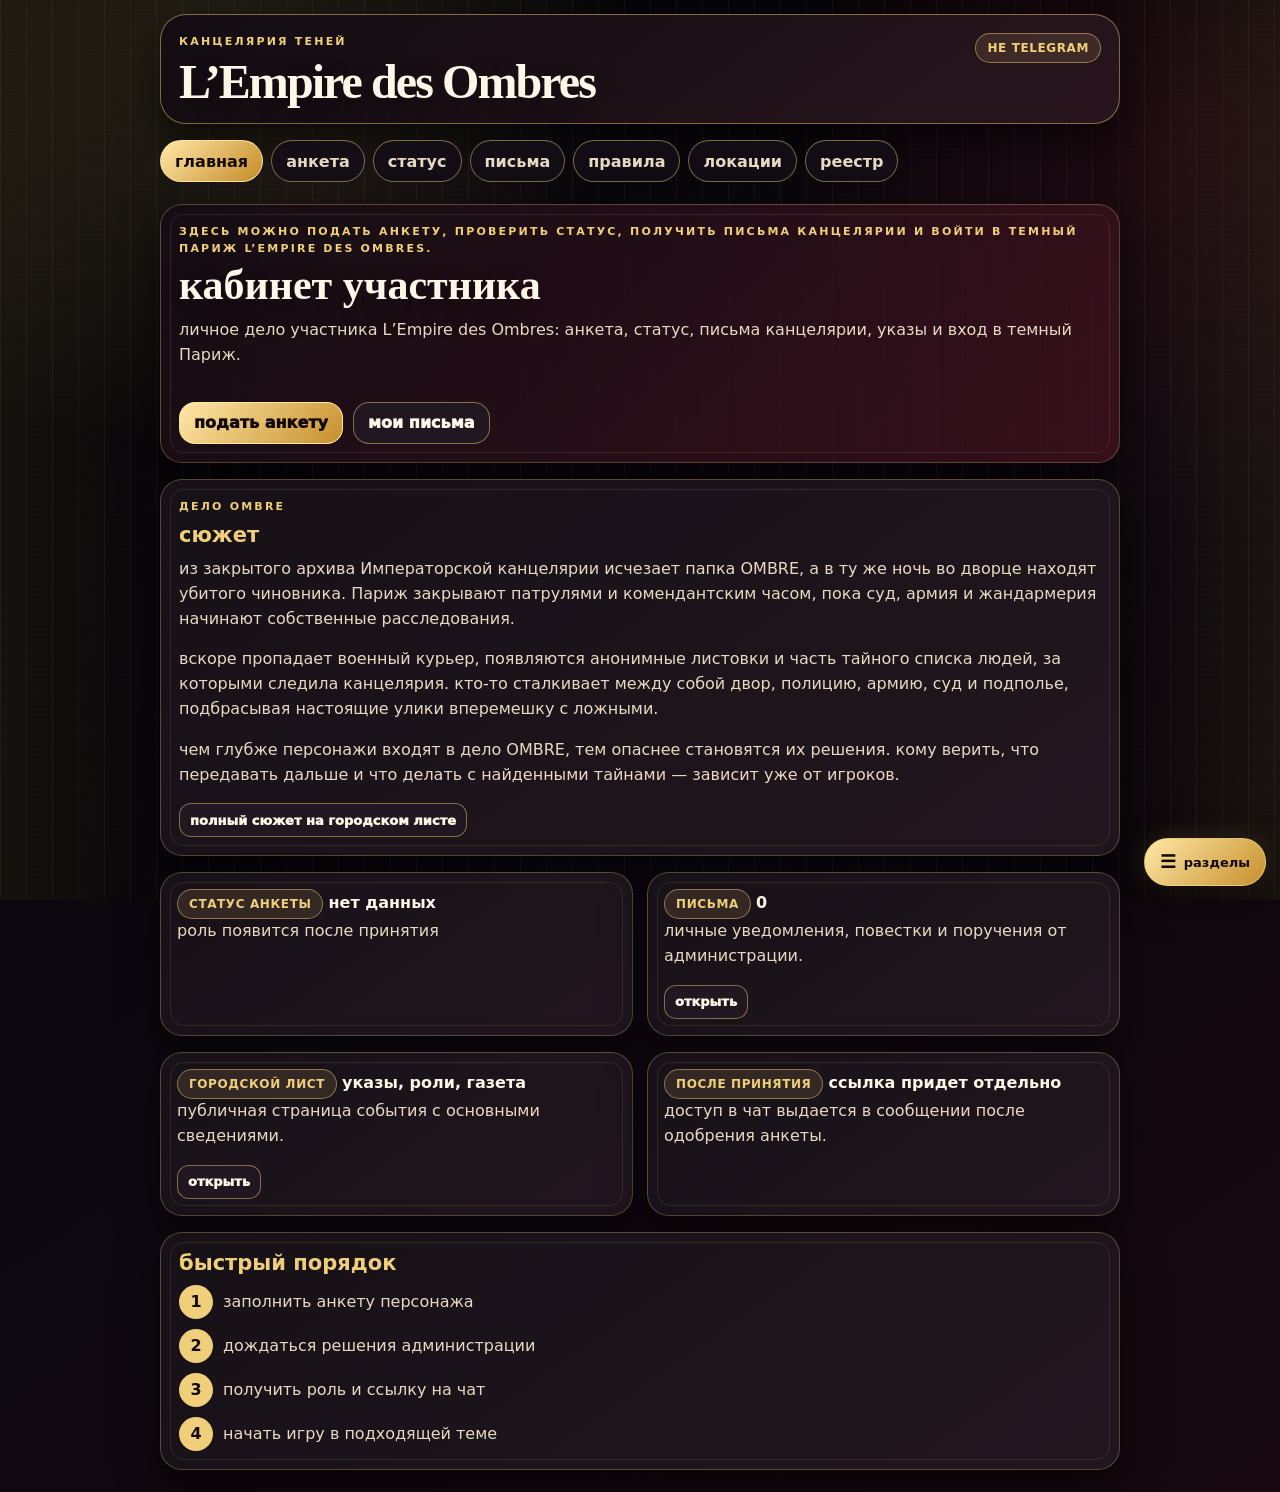
==== miniapp/index.html @ 818a6a37 "Bust cache for final power admin fixes" ====
<!doctype html>
<html lang="ru">
<head>
  <meta charset="utf-8">
  <meta name="viewport" content="width=device-width, initial-scale=1, viewport-fit=cover">
  <title>L’Empire des Ombres · кабинет</title>
  <meta name="theme-color" content="#08060a">
  <meta name="description" content="Личный кабинет участника L’Empire des Ombres — Париж, 1808 год.">
  <script src="https://telegram.org/js/telegram-web-app.js"></script>
  <link rel="stylesheet" href="./styles.css?v=20261003-power-admin-2">
</head>
<body>
  <div class="app-shell">
    <header class="topbar">
      <div>
        <p class="eyebrow">канцелярия теней</p>
        <h1>L’Empire des Ombres</h1>
      </div>
      <span id="connection-pill" class="pill muted">загрузка</span>
    </header>

    <nav class="tabbar" aria-label="разделы Mini App">
      <button class="tab active" data-tab="home">главная</button>
      <button class="tab" data-tab="application">анкета</button>
      <button class="tab" data-tab="status">статус</button>
      <button class="tab" data-tab="letters">письма</button>
      <button class="tab" data-tab="guide">правила</button>
      <button class="tab" data-tab="locations">локации</button>
      <button class="tab" data-tab="registry">реестр</button>
      <button id="admin-tab-button" class="tab hidden" data-tab="admin">админка</button>
    </nav>

    <main class="content">
      <section id="tab-home" class="screen active">
        <article class="hero card">
          <div>
            <p class="eyebrow">Париж, 1808 · империя теней</p>
            <h2>кабинет участника</h2>
            <p>личное дело участника L’Empire des Ombres: анкета, статус, письма канцелярии, указы и вход в темный Париж.</p>
          </div>
          <div class="hero-actions">
            <button type="button" class="primary" data-open-tab="application">подать анкету</button>
            <button type="button" class="ghost" data-open-tab="letters">мои письма</button>
          </div>
        </article>

        <article class="card">
          <p class="eyebrow">дело OMBRE</p>
          <h3>сюжет</h3>
          <p>из закрытого архива Императорской канцелярии исчезает папка OMBRE, а в ту же ночь во дворце находят убитого чиновника. Париж закрывают патрулями и комендантским часом, пока суд, армия и жандармерия начинают собственные расследования.</p>
          <p>вскоре пропадает военный курьер, появляются анонимные листовки и часть тайного списка людей, за которыми следила канцелярия. кто-то сталкивает между собой двор, полицию, армию, суд и подполье, подбрасывая настоящие улики вперемешку с ложными.</p>
          <p>чем глубже персонажи входят в дело OMBRE, тем опаснее становятся их решения. кому верить, что передавать дальше и что делать с найденными тайнами — зависит уже от игроков.</p>
          <button type="button" class="small" data-open-link="citySheet">полный сюжет на городском листе</button>
        </article>

        <section class="grid two">
          <article class="card compact">
            <span class="label">статус анкеты</span>
            <strong id="home-status">нет данных</strong>
            <p id="home-role">роль появится после принятия</p>
          </article>
          <article class="card compact">
            <span class="label">письма</span>
            <strong id="home-letters-count">0</strong>
            <p>личные уведомления, повестки и поручения от администрации.</p>
            <button type="button" class="small" data-open-tab="letters">открыть</button>
          </article>
        </section>

        <section class="grid two">
          <article class="card compact">
            <span class="label">городской лист</span>
            <strong>указы, роли, газета</strong>
            <p>публичная страница события с основными сведениями.</p>
            <button type="button" class="small" data-open-link="citySheet">открыть</button>
          </article>
          <article class="card compact">
            <span class="label">после принятия</span>
            <strong>ссылка придет отдельно</strong>
            <p>доступ в чат выдается в сообщении после одобрения анкеты.</p>
          </article>
        </section>

        <section class="card">
          <h3>быстрый порядок</h3>
          <div class="steps">
            <div><b>1</b><span>заполнить анкету персонажа</span></div>
            <div><b>2</b><span>дождаться решения администрации</span></div>
            <div><b>3</b><span>получить роль и ссылку на чат</span></div>
            <div><b>4</b><span>начать игру в подходящей теме</span></div>
          </div>
        </section>
      </section>

      <section id="tab-application" class="screen">
        <form id="application-form" class="card form">
          <div class="section-head">
            <div>
              <p class="eyebrow">городская канцелярия</p>
              <h2>анкета персонажа</h2>
            </div>
            <span id="form-status" class="pill muted">не отправлена</span>
          </div>

          <div class="grid two">
            <label>
              <span>имя персонажа</span>
              <input name="character_first_name" required maxlength="64" placeholder="например, Алекс">
            </label>
            <label>
              <span>фамилия персонажа</span>
              <input name="character_last_name" required maxlength="64" placeholder="например, Биджи">
            </label>
          </div>

          <div class="grid two">
            <label>
              <span>возраст</span>
              <input name="character_age" required type="number" min="10" max="90" placeholder="19">
            </label>
            <label>
              <span>пол</span>
              <input name="character_gender" required maxlength="64" placeholder="женщина / мужчина / другое">
            </label>
          </div>

          <label>
            <span>ориентация</span>
            <input name="character_orientation" required maxlength="64" placeholder="гетеро / би / пан / другое">
          </label>

          <label>
            <span>желаемая роль</span>
            <input name="role_preference" required maxlength="120" placeholder="например, посыльная при больнице">
          </label>

          <label>
            <span>раздел</span>
            <select name="affiliation" required>
              <option value="город">город</option>
              <option value="двор">двор</option>
              <option value="суд">суд</option>
              <option value="полиция">полиция</option>
              <option value="армия">армия</option>
              <option value="пресса">пресса</option>
              <option value="медицина">медицина</option>
              <option value="церковь">церковь</option>
              <option value="подполье">подполье</option>
              <option value="рынок">рынок</option>
            </select>
          </label>

          <label>
            <span>описание персонажа</span>
            <textarea name="character_description" required maxlength="2500" rows="7" placeholder="кто персонаж, чем живет, как оказался в Париже 1808 года"></textarea>
          </label>

          <label>
            <span>характер</span>
            <textarea name="character_personality" required maxlength="1200" rows="5" placeholder="какой персонаж в общении, привычки, слабости"></textarea>
          </label>

          <label>
            <span>опыт ролевой</span>
            <textarea name="roleplay_experience" required maxlength="1200" rows="4" placeholder="как давно играете, удобно ли писать большие посты"></textarea>
          </label>

          <label>
            <span>комментарий <small>необязательно</small></span>
            <textarea name="applicant_comment" maxlength="1200" rows="3" placeholder="что нужно знать администрации"></textarea>
          </label>

          <button id="submit-button" class="primary wide" type="submit">отправить анкету</button>
          <div id="form-message" class="message" aria-live="polite"></div>
        </form>
      </section>

      <section id="tab-status" class="screen">
        <article id="status-card" class="card status-card">
          <p class="eyebrow">личное дело</p>
          <h2>статус анкеты</h2>
          <div id="status-text" class="status-title">нет анкеты</div>
          <div id="status-details" class="details-list"></div>
          <div id="status-comment" class="note"></div>
        </article>
      </section>

      <section id="tab-letters" class="screen">
        <article class="card">
          <div class="section-head">
            <div>
              <p class="eyebrow">личная почта</p>
              <h2>мои письма</h2>
            </div>
            <button id="refresh-letters" type="button" class="small">обновить</button>
          </div>
          <div id="letters-message" class="message">загрузка...</div>
          <div id="letters-list" class="letter-list empty">пока писем нет</div>
        </article>
      </section>

      <section id="tab-guide" class="screen">
        <article class="card">
          <p class="eyebrow">основные правила</p>
          <h2>как играть</h2>
          <div class="info-list">
            <div><b>без метагейма</b><span>персонаж знает только то, что видел, слышал или получил через сюжет.</span></div>
            <div><b>без godmode</b><span>нельзя решать исход действий за чужого персонажа без согласования.</span></div>
            <div><b>локации через темы</b><span>уход из одной темы сначала отыгрывается там, потом вход в другую.</span></div>
            <div><b>серьезные действия</b><span>аресты, убийства, крупные улики и политические последствия согласуются с администрацией.</span></div>
            <div><b>стиль эпохи</b><span>никаких современных ролей, знаний будущего и современной речи в документах.</span></div>
          </div>
        </article>

        <article class="card">
          <h3>полезные ссылки</h3>
          <div class="link-grid single">
            <button type="button" class="ghost" data-open-link="citySheet">городской лист</button>
          </div>
        </article>
      </section>

      <section id="tab-locations" class="screen">
        <article class="card">
          <p class="eyebrow">темы чата</p>
          <h2>локации Парижа</h2>
          <div class="location-grid">
            <span>👑 дворец</span>
            <span>⚖️ суд и канцелярия</span>
            <span>🚔 полиция парижа</span>
            <span>⛓ тюрьма</span>
            <span>📰 газета и слухи</span>
            <span>🛒 рынок</span>
            <span>☕ кафе и салон</span>
            <span>🏥 больница и лекарская</span>
            <span>🎭 театр и искусство</span>
            <span>⚔️ армия и гарнизон</span>
            <span>🌑 подполье и катакомбы</span>
            <span>🏘 улицы парижа</span>
            <span>🎲 события и интерактивы</span>
            <span>💬 вне роли</span>
          </div>
        </article>
      </section>

      <section id="tab-registry" class="screen">
        <article class="card">
          <p class="eyebrow">городской реестр</p>
          <h2>роли и указы</h2>
          <p>актуальный список принятых ролей, указы, газета, слухи и дела находятся на городском листе. Mini App хранит личную анкету, а публичный реестр ведется на сайте события.</p>
          <button type="button" class="primary wide" data-open-link="citySheet">открыть городской лист</button>
        </article>

        <article class="card">
          <h3>разделы ролей</h3>
          <div class="chips">
            <span>двор</span><span>город</span><span>суд</span><span>полиция</span><span>армия</span><span>пресса</span><span>медицина</span><span>церковь</span><span>подполье</span><span>рынок</span>
          </div>
        </article>
      </section>

      <section id="tab-admin" class="screen">
        <article class="card" data-admin-pane="overview">
          <div class="section-head">
            <div>
              <p class="eyebrow">доступ владельца</p>
              <h2>админка</h2>
            </div>
            <button id="refresh-admin" type="button" class="small">обновить</button>
          </div>
          <div id="admin-message" class="message"></div>
          <div class="admin-stats">
            <div><span>на рассмотрении</span><b id="admin-pending-count">—</b></div>
            <div><span>принятые</span><b id="admin-accepted-count">—</b></div>
            <div><span>письма</span><b id="admin-letters-count">—</b></div>
          </div>
        </article>

        <article class="card" data-admin-pane="applications">
          <h3>новые анкеты</h3>
          <div id="admin-pending-list" class="admin-list empty">загрузка...</div>
        </article>

        <article class="card" data-admin-pane="applications">
          <h3>последние принятые</h3>
          <div id="admin-accepted-list" class="admin-list empty">загрузка...</div>
        </article>

        <article class="card" data-admin-pane="letters">
          <div class="section-head">
            <div>
              <h3>управление письмами</h3>
              <p>меняйте статус письма, чтобы вести архив и скрывать лишнее из кабинета игрока.</p>
            </div>
            <button id="refresh-admin-letters" type="button" class="small">обновить</button>
          </div>

          <label>
            <span>фильтр статуса</span>
            <select id="admin-letter-filter">
              <option value="all">все</option>
              <option value="new">новые</option>
              <option value="read">прочитано</option>
              <option value="in_work">в работе</option>
              <option value="closed">закрыто</option>
              <option value="hidden">скрыто</option>
            </select>
          </label>

          <div id="admin-letters-message" class="message"></div>
          <div id="admin-letters-list" class="admin-letter-list empty">загрузка...</div>
        </article>

        <article class="card" data-admin-pane="letters">
          <h3>быстрые команды</h3>
          <p>письма теперь можно отправлять прямо из админки Mini App. Команды в боте оставлены как резервный способ.</p>
          <p><code>/letter @username текст письма</code></p>
          <p><code>/letterstatus ID status</code></p>
        </article>
      </section>
    </main>
  </div>

  <script src="./ban_patch.js?v=20260930-leya-block-1"></script>
  <script src="./app.js?v=20261003-tabs-fix-2"></script>
  <script src="./admin_ext.js?v=20261003-tabs-fix-2"></script>
  <script src="./warnings.js?v=20261003-tabs-fix-2"></script>
  <script src="./cleanup_auto.js?v=20260928-1"></script>
  <script src="./nav_menu.js?v=20261003-power-admin-2"></script>
  <script src="./admin_tabs.js?v=20261003-power-admin-2"></script>
  <script src="./admin_power.js?v=20261003-power-admin-2"></script>
</body>
</html>
---- miniapp/styles.css ----
:root {
  color-scheme: dark;
  --bg: #08060a;
  --bg2: #120c13;
  --panel: #171118;
  --panel2: #211720;
  --panel3: #2a2028;
  --field: #0d0a0f;
  --text: #fff6e7;
  --text2: #e8dac2;
  --muted: #c9b995;
  --gold: #f0cf7a;
  --gold2: #c79638;
  --red: #8f2637;
  --red2: #4b121c;
  --good: #80d29a;
  --warn: #ffd166;
  --bad: #ff6676;
  --line: rgba(240, 207, 122, .28);
  --line2: rgba(240, 207, 122, .48);
  --shadow: 0 18px 42px rgba(0,0,0,.55);
  --radius: 22px;
  --bottom-safe: env(safe-area-inset-bottom, 0px);
}

* { box-sizing: border-box; }
html { scroll-behavior: smooth; -webkit-text-size-adjust: 100%; }

body {
  margin: 0;
  min-height: 100vh;
  color: var(--text) !important;
  font-family: Inter, system-ui, -apple-system, BlinkMacSystemFont, "Segoe UI", sans-serif;
  background:
    radial-gradient(circle at 14% 0%, rgba(240, 207, 122, .20), transparent 28rem),
    radial-gradient(circle at 95% 8%, rgba(143, 38, 55, .26), transparent 26rem),
    linear-gradient(145deg, #050407, #0d0810 52%, #170810 100%) !important;
}

body::before {
  content: "";
  position: fixed;
  inset: 0;
  pointer-events: none;
  z-index: -1;
  background:
    linear-gradient(90deg, rgba(240,207,122,.07), transparent 14%, transparent 86%, rgba(240,207,122,.07)),
    repeating-linear-gradient(90deg, rgba(240,207,122,.055) 0 1px, transparent 1px 26px),
    radial-gradient(circle at center, transparent 42%, rgba(0,0,0,.55));
}

body::after {
  content: "";
  position: fixed;
  inset: 0;
  pointer-events: none;
  z-index: -1;
  opacity: .08;
  background-image: repeating-linear-gradient(0deg, #fff 0 1px, transparent 1px 5px);
  mix-blend-mode: overlay;
}

button, input, select, textarea { font: inherit; }
button { cursor: pointer; }
a { color: inherit; }
p, h1, h2, h3 { margin-top: 0; }

.app-shell {
  width: min(100%, 980px);
  margin: 0 auto;
  padding: 14px 10px calc(22px + var(--bottom-safe));
}

.topbar {
  display: flex;
  justify-content: space-between;
  align-items: flex-start;
  gap: 14px;
  padding: 18px;
  border: 1px solid var(--line2);
  border-radius: 26px;
  background: linear-gradient(145deg, rgba(19,13,19,.98), rgba(42,22,30,.96));
  box-shadow: var(--shadow);
}

.eyebrow {
  margin: 0 0 8px;
  color: var(--gold) !important;
  font-size: 11px;
  font-weight: 900;
  letter-spacing: .20em;
  text-transform: uppercase;
}

h1, h2 {
  color: var(--text) !important;
  font-family: Georgia, "Times New Roman", serif;
  line-height: .98;
  text-shadow: 0 12px 30px rgba(0,0,0,.45);
}
h1 { margin: 0; font-size: clamp(28px, 7.2vw, 48px); letter-spacing: -.04em; }
h2 { margin-bottom: 12px; font-size: clamp(27px, 6.8vw, 42px); }
h3 { margin-bottom: 10px; color: var(--gold) !important; font-size: 21px; }
p { color: var(--text2) !important; line-height: 1.55; }
strong, b { color: var(--text) !important; }
small { color: var(--muted) !important; }

.pill, .label {
  display: inline-flex;
  align-items: center;
  width: max-content;
  border: 1px solid var(--line2);
  border-radius: 999px;
  padding: 7px 11px;
  color: var(--gold) !important;
  background: rgba(240,207,122,.12) !important;
  font-size: 12px;
  font-weight: 900;
  letter-spacing: .05em;
  text-transform: uppercase;
}
.pill.muted { color: var(--text2) !important; }

.tabbar {
  margin: 14px 0 18px;
  display: flex;
  gap: 8px;
  overflow-x: auto;
  padding: 2px 0 4px;
}
.tab {
  border: 1px solid var(--line);
  border-radius: 999px;
  background: rgba(20,15,22,.92) !important;
  color: var(--text2) !important;
  padding: 10px 14px;
  white-space: nowrap;
  font-weight: 900;
}
.tab.active {
  color: #13090d !important;
  background: linear-gradient(135deg, #ffe7a6, #c58d29) !important;
  border-color: rgba(255,231,166,.9) !important;
}

.content { display: grid; gap: 16px; }
.screen { display: none; }
.screen.active { display: grid; gap: 16px; }

.card,
.status-card,
.letter-card,
.admin-card,
.registry-card,
.template-card,
.warning-card,
.admin-list > *,
.admin-letter-list > *,
.letter-list > *,
.info-list > div,
.location-grid > span,
.chips > span,
.link-grid > *,
.details-list > *,
.note {
  color: var(--text) !important;
  border: 1px solid var(--line) !important;
  background: linear-gradient(145deg, rgba(23,17,24,.98), rgba(35,23,32,.96)) !important;
  box-shadow: var(--shadow);
}

.card {
  border-radius: var(--radius);
  padding: 18px;
  position: relative;
  overflow: hidden;
}
.card::before {
  content: "";
  position: absolute;
  inset: 9px;
  border: 1px solid rgba(240,207,122,.12);
  border-radius: calc(var(--radius) - 8px);
  pointer-events: none;
}
.card.compact { padding: 16px; }
.hero {
  display: grid;
  gap: 18px;
  background: linear-gradient(135deg, rgba(20,13,20,.98), rgba(70,20,32,.72)) !important;
}
.grid { display: grid; gap: 14px; }
.grid.two { grid-template-columns: repeat(2, minmax(0, 1fr)); }
.grid.three { grid-template-columns: repeat(3, minmax(0, 1fr)); }
.hero-actions, .actions, .form-actions, .button-row, .section-actions { display: flex; flex-wrap: wrap; gap: 10px; align-items: center; }

button, .primary, .ghost, .small, input[type="submit"] {
  border-radius: 16px;
  border: 1px solid var(--line2) !important;
  min-height: 42px;
  padding: 10px 14px;
  font-weight: 950;
}
.primary, button.primary {
  color: #13090d !important;
  background: linear-gradient(135deg, #ffe8a8, #c6902c) !important;
  border-color: rgba(255,232,168,.95) !important;
}
.ghost, button.ghost, .small, button.small {
  color: var(--text) !important;
  background: #201720 !important;
}
.small, button.small { min-height: 34px; padding: 7px 10px; border-radius: 12px; font-size: 13px; }
button:disabled { opacity: .55; cursor: not-allowed; }
.wide { width: 100%; }

label { display: grid; gap: 8px; color: var(--text2) !important; font-weight: 800; }
label span { color: var(--gold) !important; font-size: 12px; text-transform: uppercase; letter-spacing: .10em; }
input, select, textarea {
  width: 100%;
  min-height: 48px;
  border: 1px solid var(--line2) !important;
  border-radius: 17px;
  background: var(--field) !important;
  color: var(--text) !important;
  -webkit-text-fill-color: var(--text) !important;
  padding: 12px 14px;
  outline: none;
  box-shadow: inset 0 0 0 1px rgba(0,0,0,.28);
}
textarea { min-height: 116px; resize: vertical; }
input::placeholder, textarea::placeholder { color: #8f8374 !important; -webkit-text-fill-color: #8f8374 !important; opacity: 1; }
select option { color: #111; background: #f7eddc; }
input:focus, select:focus, textarea:focus { border-color: var(--gold) !important; box-shadow: 0 0 0 3px rgba(240,207,122,.16); }

.form-grid { display: grid; gap: 12px; }
.form-grid.two { grid-template-columns: repeat(2, minmax(0, 1fr)); }
.steps { display: grid; gap: 10px; }
.steps div { display: grid; grid-template-columns: 34px 1fr; gap: 10px; align-items: center; color: var(--text2) !important; }
.steps b { display: grid; place-items: center; width: 34px; height: 34px; border-radius: 999px; color: #13090d !important; background: var(--gold); }

.message, .empty {
  color: var(--text2) !important;
  border: 1px dashed var(--line2) !important;
  border-radius: 16px;
  padding: 12px;
  background: rgba(16,11,17,.88) !important;
}
.message.success { color: var(--good) !important; border-color: rgba(128,210,154,.55) !important; }
.message.error { color: var(--bad) !important; border-color: rgba(255,102,118,.55) !important; }

.status-title { color: var(--gold) !important; font-weight: 950; font-size: 24px; }
.details-list, .info-list, .location-grid, .chips, .link-grid, .letter-list, .admin-list, .admin-letter-list { display: grid; gap: 10px; }
.info-list > div, .location-grid > span, .chips > span, .details-list > *, .note { border-radius: 16px; padding: 12px; box-shadow: none; }
.info-list span, .details-list span, .letter-card p, .admin-card p, .template-card p, .warning-card p { color: var(--text2) !important; }

.letter-card, .admin-card, .template-card, .warning-card, .registry-card, .admin-list > *, .admin-letter-list > *, .letter-list > * { border-radius: 18px; padding: 14px; box-shadow: none; }
.letter-card h3, .admin-card h3, .template-card h3, .warning-card h3 { color: var(--text) !important; }

.admin-stats { display: grid; grid-template-columns: repeat(3, minmax(0, 1fr)); gap: 10px; }
.admin-stats div { border: 1px solid var(--line) !important; border-radius: 18px; background: var(--panel2) !important; padding: 12px; }
.admin-stats span { color: var(--muted) !important; display: block; font-size: 12px; text-transform: uppercase; }
.admin-stats b { color: var(--gold) !important; font-size: 27px; }

.section-head { display: flex; justify-content: space-between; gap: 12px; align-items: flex-start; }
.hidden { display: none !important; }
code { color: var(--gold) !important; background: rgba(240,207,122,.11) !important; border: 1px solid var(--line); border-radius: 8px; padding: 2px 6px; }

@media (max-width: 760px) {
  .app-shell { padding: 12px 10px calc(18px + var(--bottom-safe)); }
  .topbar { border-radius: 24px; }
  .grid.two, .grid.three, .form-grid.two, .admin-stats { grid-template-columns: 1fr; }
  .section-head { flex-direction: column; }
}


/* Quick section switcher */
.section-menu-button {
  position: fixed;
  right: 14px;
  bottom: calc(14px + var(--bottom-safe));
  z-index: 90;
  min-height: 48px;
  display: inline-flex;
  align-items: center;
  gap: 8px;
  padding: 11px 15px;
  border: 1px solid rgba(240, 207, 122, .72) !important;
  border-radius: 999px;
  color: #13090d !important;
  background: linear-gradient(135deg, #ffe8a8, #c6902c) !important;
  box-shadow: 0 14px 38px rgba(0, 0, 0, .58), 0 0 24px rgba(240, 207, 122, .16);
  font-weight: 950;
}
.section-menu-button span { font-size: 18px; line-height: 1; }
.section-menu-button b { color: inherit !important; font-size: 13px; text-transform: lowercase; }

.section-menu-backdrop {
  position: fixed;
  inset: 0;
  z-index: 100;
  display: grid;
  align-items: end;
  padding: 18px 12px calc(18px + var(--bottom-safe));
  background: rgba(0, 0, 0, .72);
  backdrop-filter: blur(8px);
}
.section-menu-backdrop.hidden { display: none !important; }
.section-menu-sheet {
  width: min(100%, 720px);
  max-height: min(78vh, 680px);
  margin: 0 auto;
  overflow: auto;
  border: 1px solid var(--line2);
  border-radius: 24px;
  padding: 18px;
  background: linear-gradient(145deg, rgba(18, 12, 20, .99), rgba(38, 22, 31, .99));
  box-shadow: 0 28px 80px rgba(0,0,0,.72);
}
.section-menu-head {
  display: flex;
  align-items: flex-start;
  justify-content: space-between;
  gap: 12px;
  margin-bottom: 14px;
}
.section-menu-head h3 { margin: 0; }
.section-menu-close {
  width: 40px;
  height: 40px;
  min-height: 40px;
  padding: 0;
  display: grid;
  place-items: center;
  border-radius: 999px;
  color: var(--text) !important;
  background: rgba(255,255,255,.06) !important;
  font-size: 24px;
}
.section-menu-grid {
  display: grid;
  grid-template-columns: repeat(2, minmax(0, 1fr));
  gap: 10px;
}
.section-menu-item {
  min-height: 54px;
  padding: 12px 14px;
  text-align: left;
  border-radius: 16px;
  color: var(--text) !important;
  background: rgba(240,207,122,.07) !important;
  border: 1px solid var(--line) !important;
  font-weight: 900;
}
.section-menu-item.is-active {
  color: #13090d !important;
  background: linear-gradient(135deg, #ffe8a8, #c6902c) !important;
  border-color: rgba(255,232,168,.92) !important;
}
body.section-menu-open { overflow: hidden; }

@media (max-width: 520px) {
  .section-menu-grid { grid-template-columns: 1fr 1fr; }
  .section-menu-button { right: 10px; bottom: calc(10px + var(--bottom-safe)); }
}


/* Admin inner tabs */
.admin-section-tabs {
  position: sticky;
  top: 8px;
  z-index: 45;
  display: grid;
  gap: 9px;
  padding: 11px;
  margin-bottom: 14px;
  border: 1px solid var(--line2);
  border-radius: 19px;
  background: rgba(10, 7, 12, .96);
  box-shadow: 0 12px 34px rgba(0,0,0,.48);
  backdrop-filter: blur(14px);
}
.admin-section-tabs-title span {
  color: var(--muted);
  font-size: 11px;
  font-weight: 900;
  letter-spacing: .12em;
  text-transform: uppercase;
}
.admin-section-tabs-grid {
  display: grid;
  grid-template-columns: repeat(4, minmax(0, 1fr));
  gap: 7px;
}
.admin-section-tab {
  min-height: 40px;
  padding: 8px 10px;
  border-radius: 13px;
  color: var(--text2) !important;
  background: rgba(240,207,122,.06) !important;
  border: 1px solid var(--line) !important;
  font-size: 12px;
  font-weight: 900;
  white-space: normal;
}
.admin-section-tab.active {
  color: #13090d !important;
  background: linear-gradient(135deg, #ffe8a8, #c6902c) !important;
  border-color: rgba(255,232,168,.9) !important;
}
.admin-pane-hidden { display: none !important; }

@media (max-width: 620px) {
  .admin-section-tabs-grid { grid-template-columns: repeat(2, minmax(0, 1fr)); }
}


/* Clean selected admin pane */
#admin-ext-panel > .section-head { display: none !important; }
#admin-ext-panel > #admin-ext-message:empty { display: none !important; }
#admin-ext-panel > #admin-ext-message:not(:empty) { margin-bottom: 10px; }


/* Power admin */
.power-card { position: relative; }
.power-search-row { display:grid;grid-template-columns:minmax(0,1fr) auto;gap:10px;align-items:center; }
.power-filter-grid { display:grid;grid-template-columns:2fr 1fr 1fr;gap:10px; }
.power-selection-bar { display:flex;flex-wrap:wrap;gap:8px;align-items:center;justify-content:space-between;padding:10px 12px;border:1px solid var(--line);border-radius:16px;background:rgba(240,207,122,.06); }
.power-player-list,.power-results,.power-note-list,.power-template-list,.power-timeline { display:grid;gap:10px; }
.power-player-row { display:grid;grid-template-columns:auto minmax(0,1fr) auto;gap:10px;align-items:center;padding:11px;border:1px solid var(--line);border-radius:16px;background:rgba(255,255,255,.025); }
.power-player-open { min-height:0!important;padding:0!important;border:0!important;background:transparent!important;text-align:left;color:var(--text)!important;display:grid;gap:3px; }
.power-player-open b { font-size:16px; }
.power-player-open span { color:var(--text2);font-size:13px; }
.power-player-open small { color:var(--muted)!important;font-size:11px; }
.power-row-counts { display:grid;gap:3px;font-size:11px;color:var(--muted);white-space:nowrap; }
.power-check { display:grid!important;place-items:center!important; }
.power-check input { width:20px!important;height:20px!important;min-height:20px!important;margin:0;accent-color:var(--gold); }
.power-detail { display:grid;gap:14px;margin-top:14px;padding-top:14px;border-top:1px solid var(--line2); }
.power-detail-head,.power-prevnext { display:flex;align-items:center;justify-content:space-between;gap:10px; }
.power-prevnext span { color:var(--muted);font-size:12px; }
.power-kv { display:grid;grid-template-columns:repeat(3,minmax(0,1fr));gap:8px; }
.power-kv div { border:1px solid var(--line);border-radius:14px;padding:10px;background:rgba(240,207,122,.05); }
.power-kv b,.power-kv span { display:block; }
.power-kv b { color:var(--gold)!important;font-size:11px;text-transform:uppercase;letter-spacing:.08em; }
.power-kv span { margin-top:4px;color:var(--text2);font-size:13px; }
.power-edit-grid { display:grid;grid-template-columns:1fr 1fr;gap:10px; }
.power-edit-grid .power-wide { grid-column:1/-1; }
.power-status-actions,.power-quick-actions { display:flex;flex-wrap:wrap;gap:8px; }
button.danger { border-color:rgba(255,102,118,.55)!important;color:#ffd7dc!important;background:rgba(120,20,35,.42)!important; }
.power-history { border:1px solid var(--line);border-radius:16px;padding:12px;background:rgba(255,255,255,.02); }
.power-history summary { cursor:pointer;color:var(--gold);font-weight:900; }
.power-timeline { margin-top:10px; }
.power-timeline-item { position:relative;padding:10px 12px 10px 16px;border-left:2px solid rgba(240,207,122,.42);background:rgba(240,207,122,.035);border-radius:0 12px 12px 0; }
.power-timeline-item b { display:block;font-size:13px; }
.power-timeline-item p { margin:5px 0!important;font-size:12px;white-space:pre-wrap; }
.power-timeline-item small { font-size:10px; }
.power-mini-player { display:flex;justify-content:space-between;gap:10px;padding:10px 12px;border-radius:14px;border:1px solid var(--line);background:rgba(240,207,122,.05); }
.power-mini-player:empty { display:none; }
.power-note { padding:11px;border:1px solid var(--line);border-radius:14px;background:rgba(255,255,255,.025); }
.power-note p { margin:0 0 7px!important;white-space:pre-wrap; }
.power-chips { display:flex;flex-wrap:wrap;gap:7px; }
.power-chips span { padding:6px 9px;border-radius:999px;border:1px solid var(--line);background:rgba(240,207,122,.07);font-size:11px; }
.power-template { display:grid;grid-template-columns:auto minmax(0,1fr) auto;gap:10px;align-items:start;padding:12px;border:1px solid var(--line);border-radius:16px;background:rgba(255,255,255,.025); }
.power-template.favorite { border-color:var(--line2);background:rgba(240,207,122,.07); }
.power-template small,.power-template p { display:block;margin:4px 0 0!important;font-size:11px; }
.power-star { min-height:36px!important;width:36px;padding:0!important;border-radius:999px!important;font-size:21px!important;color:var(--gold)!important;background:rgba(240,207,122,.07)!important; }
.power-count { display:inline-grid;place-items:center;min-width:20px;height:20px;margin-left:6px;padding:0 5px;border-radius:999px;background:rgba(255,255,255,.12);font-size:10px;line-height:1; }
.admin-section-tab.active .power-count { background:rgba(19,9,13,.16);color:#13090d; }
.power-confirm { position:fixed;inset:0;z-index:180;display:grid;place-items:center;padding:18px;background:rgba(0,0,0,.76);backdrop-filter:blur(8px); }
.power-confirm.hidden { display:none!important; }
.power-confirm-box { width:min(100%,460px);padding:18px;border:1px solid var(--line2);border-radius:22px;background:linear-gradient(145deg,rgba(18,12,20,.99),rgba(42,23,32,.99));box-shadow:0 28px 80px rgba(0,0,0,.7); }
.power-replaced { display:none!important; }

@media(max-width:700px){
  .power-filter-grid { grid-template-columns:1fr; }
  .power-kv { grid-template-columns:1fr; }
  .power-edit-grid { grid-template-columns:1fr; }
  .power-edit-grid .power-wide { grid-column:auto; }
  .power-player-row { grid-template-columns:auto minmax(0,1fr); }
  .power-row-counts { grid-column:2;display:flex;gap:8px; }
}
@media(max-width:480px){
  .power-search-row { grid-template-columns:1fr; }
  .power-detail-head { align-items:flex-start; }
  .power-prevnext { flex-wrap:wrap; }
  .power-template { grid-template-columns:auto minmax(0,1fr); }
  .power-template > .small { grid-column:1/-1;width:100%; }
}
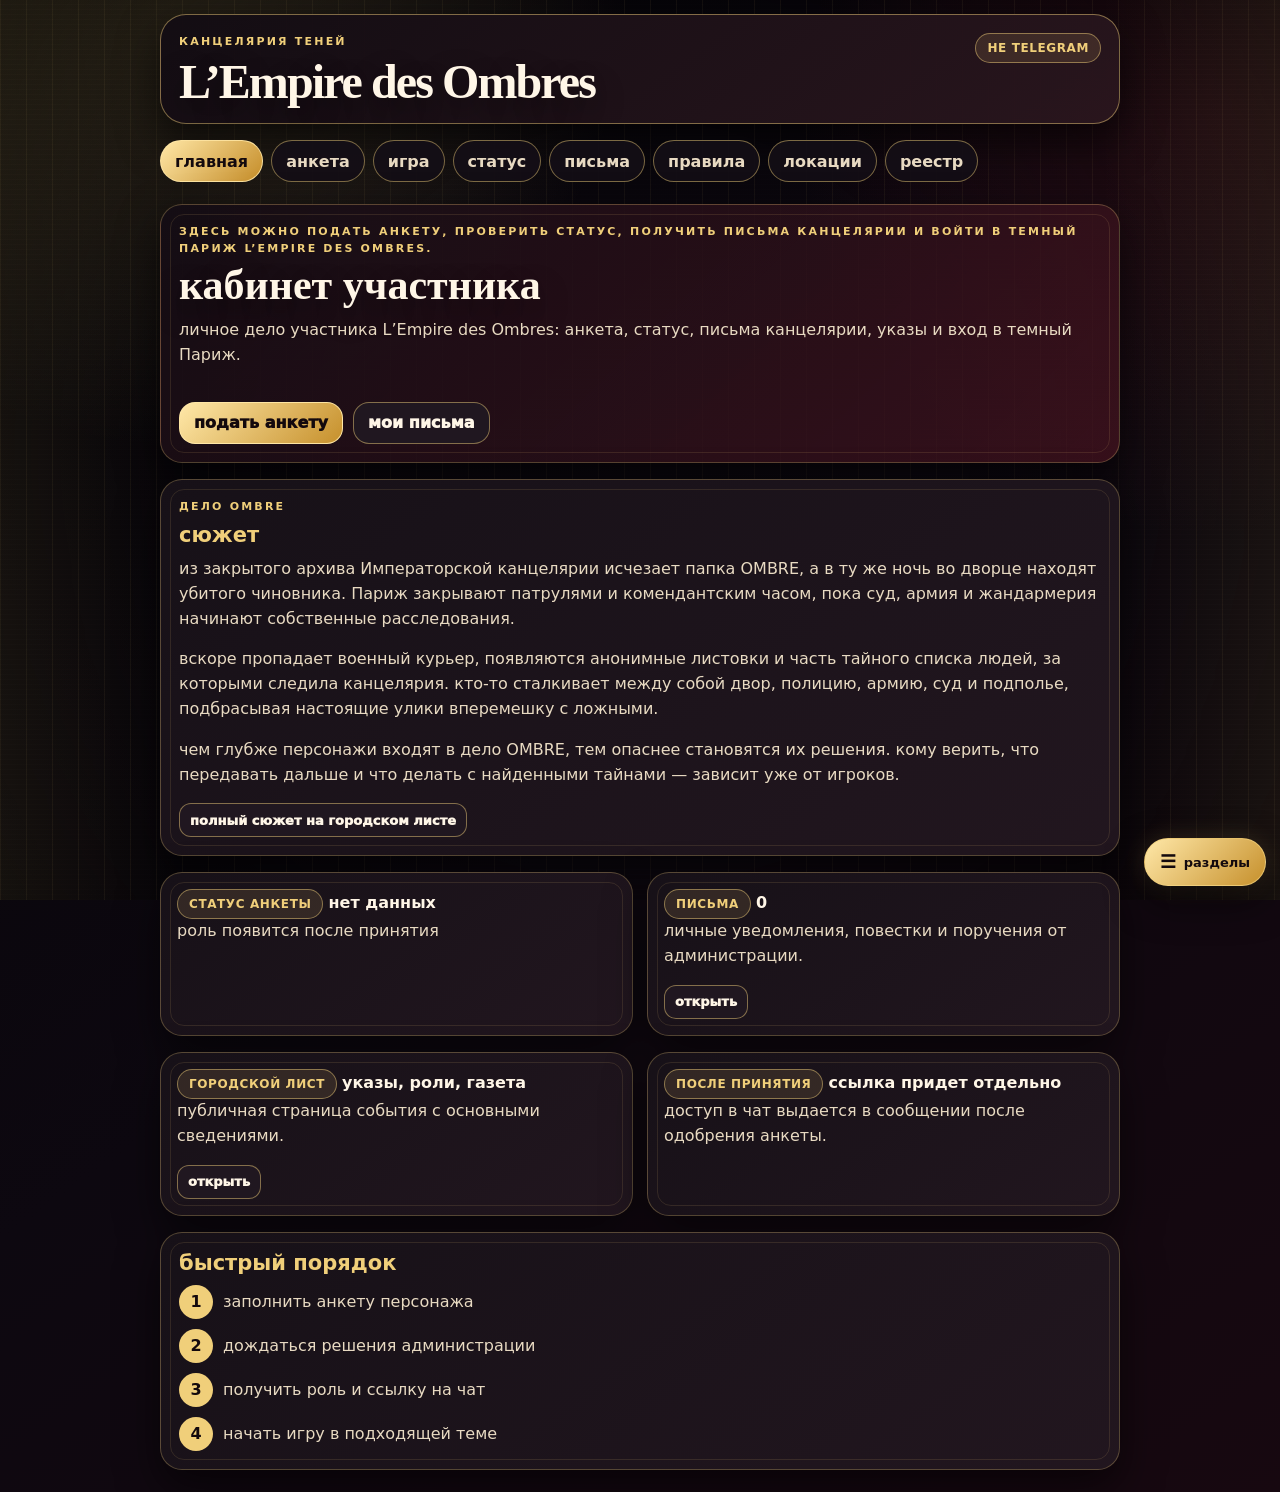
==== commit 87942601: "Load participant game tools" ====
--- a/miniapp/index.html
+++ b/miniapp/index.html
@@ -7,7 +7,7 @@
   <meta name="theme-color" content="#08060a">
   <meta name="description" content="Личный кабинет участника L’Empire des Ombres — Париж, 1808 год.">
   <script src="https://telegram.org/js/telegram-web-app.js"></script>
-  <link rel="stylesheet" href="./styles.css?v=20261003-power-admin-2">
+  <link rel="stylesheet" href="./styles.css?v=20261003-social-10">
 </head>
 <body>
   <div class="app-shell">
@@ -326,8 +326,11 @@
   <script src="./admin_ext.js?v=20261003-tabs-fix-2"></script>
   <script src="./warnings.js?v=20261003-tabs-fix-2"></script>
   <script src="./cleanup_auto.js?v=20260928-1"></script>
-  <script src="./nav_menu.js?v=20261003-power-admin-2"></script>
-  <script src="./admin_tabs.js?v=20261003-power-admin-2"></script>
-  <script src="./admin_power.js?v=20261003-power-admin-2"></script>
+  <script src="./nav_menu.js?v=20261003-social-10"></script>
+  <script src="./admin_tabs.js?v=20261003-social-10"></script>
+  <script src="./admin_power.js?v=20261003-social-10"></script>
+  <script src="./admin_redesign.js?v=20261003-social-10"></script>
+  <script src="./admin_sections_fix.js?v=20261003-social-10"></script>
+  <script src="./player_social.js?v=20261003-social-10"></script>
 </body>
 </html>
--- a/miniapp/styles.css
+++ b/miniapp/styles.css
@@ -486,3 +486,647 @@
   .power-template { grid-template-columns:auto minmax(0,1fr); }
   .power-template > .small { grid-column:1/-1;width:100%; }
 }
+
+
+/* Admin layout redesign */
+#tab-admin.admin-redesigned {
+  gap: 10px;
+  padding-bottom: calc(84px + var(--bottom-safe));
+}
+
+#tab-admin .admin-layout-hidden { display: none !important; }
+
+#tab-admin .admin-section-tabs {
+  position: sticky;
+  top: 6px;
+  z-index: 70;
+  margin: 0 0 10px;
+  padding: 7px;
+  border: 1px solid var(--line2);
+  border-radius: 18px;
+  background: rgba(8, 6, 10, .94);
+  box-shadow: 0 12px 28px rgba(0,0,0,.52);
+  backdrop-filter: blur(16px);
+}
+
+#tab-admin .admin-section-tabs-grid {
+  display: grid;
+  grid-template-columns: repeat(4, minmax(0,1fr));
+  gap: 6px;
+}
+
+#tab-admin .admin-section-tab {
+  position: relative;
+  min-height: 42px;
+  padding: 7px 5px;
+  border-radius: 12px;
+  color: var(--text2) !important;
+  background: rgba(255,255,255,.025) !important;
+  border: 1px solid rgba(240,207,122,.18) !important;
+  font-size: 11px;
+  font-weight: 900;
+  line-height: 1.08;
+  white-space: normal;
+}
+
+#tab-admin .admin-section-tab.active {
+  color: #140a0d !important;
+  background: linear-gradient(135deg,#ffe7a4,#c89231) !important;
+  border-color: rgba(255,231,164,.92) !important;
+}
+
+#tab-admin .admin-section-label { display:block; }
+
+#tab-admin .admin-section-tab .power-count {
+  position: absolute;
+  top: 3px;
+  right: 3px;
+  min-width: 16px;
+  height: 16px;
+  margin: 0;
+  padding: 0 4px;
+  border-radius: 999px;
+  font-size: 9px;
+  background: rgba(255,255,255,.11);
+}
+
+#tab-admin .admin-section-tab.active .power-count {
+  color: #140a0d;
+  background: rgba(20,10,13,.12);
+}
+
+#tab-admin > .card,
+#tab-admin > article.card,
+#tab-admin #admin-ext-panel,
+#tab-admin .feature-panel,
+#tab-admin .admin-ext-box {
+  margin: 0;
+}
+
+#tab-admin .card,
+#tab-admin .feature-panel,
+#tab-admin .admin-ext-box {
+  border-radius: 18px !important;
+  padding: 14px !important;
+  box-shadow: 0 10px 28px rgba(0,0,0,.38) !important;
+}
+
+#tab-admin .card::before {
+  inset: 6px;
+  border-radius: 12px;
+}
+
+#tab-admin h2 {
+  font-size: clamp(24px, 6vw, 34px);
+  margin-bottom: 8px;
+}
+
+#tab-admin h3 {
+  font-size: 17px;
+  margin-bottom: 8px;
+}
+
+#tab-admin p {
+  margin-bottom: 8px;
+}
+
+.admin-dashboard {
+  overflow: visible !important;
+  background:
+    radial-gradient(circle at 100% 0%, rgba(240,207,122,.12), transparent 45%),
+    linear-gradient(145deg, rgba(22,14,21,.98), rgba(42,22,30,.96)) !important;
+}
+
+.admin-dashboard-head {
+  display:flex;
+  align-items:flex-start;
+  justify-content:space-between;
+  gap:10px;
+}
+
+.admin-dashboard-stats {
+  display:grid;
+  grid-template-columns:repeat(4,minmax(0,1fr));
+  gap:7px;
+  margin: 10px 0;
+}
+
+.admin-dashboard-stats button {
+  min-height: 62px;
+  padding: 8px 6px;
+  display:grid;
+  place-items:center;
+  gap:3px;
+  border-radius:14px;
+  background:rgba(240,207,122,.055)!important;
+  color:var(--text)!important;
+  border:1px solid var(--line)!important;
+}
+
+.admin-dashboard-stats span {
+  font-size:10px;
+  color:var(--muted);
+  font-weight:800;
+}
+
+.admin-dashboard-stats b {
+  font-size:21px;
+  line-height:1;
+  color:var(--gold)!important;
+}
+
+.admin-dashboard-search {
+  display:grid;
+  grid-template-columns:minmax(0,1fr) auto;
+  gap:8px;
+  margin-top:8px;
+}
+
+.admin-dashboard-search input {
+  min-height:46px;
+}
+
+.admin-dashboard-actions {
+  display:grid;
+  grid-template-columns:repeat(2,minmax(0,1fr));
+  gap:7px;
+  margin-top:9px;
+}
+
+.admin-dashboard-actions button {
+  min-height:42px;
+  padding:8px 9px;
+  border-radius:12px;
+  border:1px solid var(--line)!important;
+  color:var(--text2)!important;
+  background:rgba(255,255,255,.025)!important;
+  font-size:12px;
+  font-weight:900;
+}
+
+.admin-search-result {
+  width:100%;
+  display:grid;
+  grid-template-columns:minmax(0,1fr) auto;
+  gap:10px;
+  align-items:center;
+  text-align:left;
+  min-height:54px;
+  padding:9px 11px;
+  border-radius:13px;
+  border:1px solid var(--line)!important;
+  color:var(--text)!important;
+  background:rgba(255,255,255,.025)!important;
+}
+
+.admin-search-result > span { display:grid; gap:2px; }
+.admin-search-result > span:last-child { text-align:right; }
+.admin-search-result small {
+  font-size:10px!important;
+  line-height:1.2;
+}
+.admin-search-result em {
+  font-size:9px;
+  color:var(--gold);
+  font-style:normal;
+}
+
+#power-player-console {
+  padding: 12px !important;
+}
+
+#power-player-console .section-head {
+  margin-bottom: 8px;
+}
+
+#power-player-console .power-filter-grid {
+  position: sticky;
+  top: 108px;
+  z-index: 35;
+  padding: 7px;
+  margin: 0 -2px 8px;
+  grid-template-columns: 1fr 1fr;
+  gap:6px;
+  border:1px solid var(--line);
+  border-radius:14px;
+  background:rgba(10,7,12,.94);
+  backdrop-filter:blur(12px);
+}
+
+#power-player-search {
+  grid-column: 1 / -1;
+}
+
+#power-player-console input,
+#power-player-console select,
+#power-targeted-mail input,
+#power-targeted-mail select,
+#power-targeted-mail textarea,
+#power-notes-console input,
+#power-notes-console textarea,
+#feature-admin-warnings input,
+#feature-admin-warnings select,
+#feature-admin-warnings textarea {
+  min-height:42px;
+  padding:9px 10px;
+  border-radius:12px;
+}
+
+.power-selection-bar {
+  position:sticky;
+  bottom:8px;
+  z-index:40;
+  padding:8px 9px!important;
+  border-radius:14px!important;
+  background:rgba(16,10,15,.96)!important;
+  box-shadow:0 10px 28px rgba(0,0,0,.46);
+}
+
+.power-selection-bar b { font-size:11px; }
+
+.power-player-list {
+  gap:7px!important;
+}
+
+.power-player-row {
+  grid-template-columns:auto minmax(0,1fr) auto;
+  gap:8px!important;
+  padding:9px!important;
+  border-radius:13px!important;
+  box-shadow:none!important;
+}
+
+.power-player-open b { font-size:14px!important; }
+.power-player-open span { font-size:11px!important; }
+.power-player-open small { font-size:10px!important; }
+
+.power-row-counts {
+  font-size:9px!important;
+}
+
+#power-player-detail {
+  position:fixed;
+  left:8px;
+  right:8px;
+  bottom:calc(8px + var(--bottom-safe));
+  z-index:170;
+  max-height:88vh;
+  overflow:auto;
+  margin:0!important;
+  padding:14px!important;
+  border:1px solid var(--line2)!important;
+  border-radius:22px!important;
+  background:linear-gradient(150deg,rgba(13,8,13,.995),rgba(40,21,29,.995))!important;
+  box-shadow:0 30px 90px rgba(0,0,0,.78)!important;
+  -webkit-overflow-scrolling:touch;
+}
+
+#power-player-detail.hidden { display:none!important; }
+
+body.admin-player-sheet-open { overflow:hidden; }
+
+#power-player-detail .power-detail-head {
+  position:sticky;
+  top:-14px;
+  z-index:5;
+  margin:-14px -14px 10px;
+  padding:12px 14px;
+  background:rgba(13,8,13,.97);
+  border-bottom:1px solid var(--line);
+  backdrop-filter:blur(14px);
+}
+
+#power-player-detail .power-detail-head h2 {
+  font-size:25px;
+  margin-bottom:3px;
+}
+
+#power-player-detail .power-prevnext {
+  gap:6px;
+  margin-bottom:2px;
+}
+
+#power-player-detail .power-kv {
+  grid-template-columns:repeat(3,minmax(0,1fr));
+  gap:6px;
+}
+
+#power-player-detail .power-kv div {
+  padding:8px!important;
+}
+
+#power-player-detail .power-status-actions,
+#power-player-detail .power-quick-actions {
+  display:grid;
+  grid-template-columns:repeat(3,minmax(0,1fr));
+  gap:6px;
+}
+
+#power-player-detail .power-status-actions button,
+#power-player-detail .power-quick-actions button {
+  min-height:40px;
+  padding:7px 5px;
+  font-size:10px;
+}
+
+#power-player-detail .power-history {
+  max-height:34vh;
+  overflow:auto;
+}
+
+#power-targeted-mail,
+#power-notes-console,
+#power-template-favorites,
+#feature-admin-warnings,
+.admin-primary-card {
+  border-color: var(--line2) !important;
+}
+
+#power-targeted-mail textarea,
+#feature-admin-warnings textarea,
+#power-notes-console textarea {
+  min-height:96px;
+}
+
+#power-targeted-mail .grid.two,
+#feature-admin-warnings .grid.two {
+  grid-template-columns:1fr 1fr;
+  gap:7px;
+}
+
+#tab-admin .feature-card,
+#tab-admin .feature-player,
+#tab-admin .warning-item,
+#tab-admin .admin-card,
+#tab-admin .admin-list > *,
+#tab-admin .admin-letter-list > *,
+#tab-admin .template-card {
+  color:var(--text)!important;
+  background:rgba(255,255,255,.025)!important;
+  border-color:var(--line)!important;
+  box-shadow:none!important;
+}
+
+#tab-admin .feature-panel input,
+#tab-admin .feature-panel select,
+#tab-admin .feature-panel textarea,
+#tab-admin .admin-ext-box input,
+#tab-admin .admin-ext-box select,
+#tab-admin .admin-ext-box textarea {
+  color:var(--text)!important;
+  background:var(--field)!important;
+  border-color:var(--line)!important;
+}
+
+#tab-admin .admin-list,
+#tab-admin .admin-letter-list,
+#tab-admin .feature-list {
+  display:grid;
+  gap:7px;
+}
+
+#tab-admin .admin-list > *,
+#tab-admin .admin-letter-list > * {
+  padding:10px!important;
+  border-radius:13px!important;
+}
+
+.admin-secondary-card {
+  opacity:.94;
+}
+
+.admin-loading {
+  padding:10px;
+  color:var(--muted);
+  font-size:12px;
+}
+
+body.admin-mode .section-menu-button {
+  width:48px;
+  height:48px;
+  min-height:48px;
+  padding:0!important;
+  justify-content:center;
+}
+body.admin-mode .section-menu-button b { display:none; }
+
+@media (max-width: 520px) {
+  #tab-admin .admin-section-tabs {
+    top:4px;
+    border-radius:15px;
+  }
+
+  #tab-admin .admin-section-tabs-grid {
+    grid-template-columns:repeat(4,minmax(0,1fr));
+  }
+
+  #tab-admin .admin-section-tab {
+    min-height:40px;
+    padding:6px 3px;
+    font-size:10px;
+  }
+
+  .admin-dashboard-stats {
+    grid-template-columns:repeat(4,minmax(0,1fr));
+  }
+
+  .admin-dashboard-stats button {
+    min-height:58px;
+  }
+
+  .admin-dashboard-stats span {
+    font-size:9px;
+  }
+
+  .admin-dashboard-search {
+    grid-template-columns:1fr;
+  }
+
+  .admin-dashboard-search button {
+    min-height:42px;
+  }
+
+  #power-player-detail .power-kv {
+    grid-template-columns:1fr;
+  }
+
+  #power-player-detail .power-status-actions,
+  #power-player-detail .power-quick-actions {
+    grid-template-columns:repeat(2,minmax(0,1fr));
+  }
+
+  #power-targeted-mail .grid.two,
+  #feature-admin-warnings .grid.two {
+    grid-template-columns:1fr;
+  }
+}
+
+@media (min-width: 760px) {
+  #tab-admin.admin-redesigned {
+    grid-template-columns: minmax(0,1fr);
+  }
+
+  #tab-admin .admin-section-tabs-grid {
+    grid-template-columns:repeat(8,minmax(0,1fr));
+  }
+
+  #power-player-detail {
+    left:auto;
+    width:min(560px,48vw);
+    top:12px;
+    right:12px;
+    bottom:12px;
+    max-height:none;
+  }
+}
+
+
+/* Admin section reliability + collapsible letter archive */
+#tab-admin .admin-pane-hidden,
+#tab-admin [aria-hidden="true"][data-admin-pane] {
+  display: none !important;
+}
+
+#tab-admin .letters-list-collapsed {
+  display: none !important;
+}
+
+#tab-admin .letters-head-actions {
+  display: flex;
+  flex-wrap: wrap;
+  gap: 7px;
+  align-items: center;
+  justify-content: flex-end;
+}
+
+#tab-admin .letters-collapse-toggle {
+  min-width: 126px;
+}
+
+#tab-admin [data-admin-essential="warnings"],
+#tab-admin [data-admin-essential="group-mail"] {
+  border-color: var(--line2) !important;
+}
+
+#tab-admin [data-admin-essential="group-mail"] textarea,
+#tab-admin [data-admin-essential="warnings"] textarea {
+  min-height: 96px;
+}
+
+@media (max-width: 520px) {
+  #tab-admin .letters-head-actions {
+    width: 100%;
+    justify-content: stretch;
+  }
+
+  #tab-admin .letters-head-actions > button {
+    flex: 1 1 0;
+    min-width: 0;
+  }
+
+  #tab-admin [data-admin-essential="group-mail"] .grid.two,
+  #tab-admin [data-admin-essential="warnings"] .grid.two,
+  #tab-admin [data-admin-essential="group-mail"] .hard-row,
+  #tab-admin [data-admin-essential="warnings"] .hard-row {
+    grid-template-columns: 1fr !important;
+  }
+}
+
+
+/* Participant social tools: co-player search + NPC */
+.social-card { overflow: visible !important; }
+.social-form { display:grid; gap:10px; }
+.social-subhead {
+  display:flex;
+  align-items:center;
+  justify-content:space-between;
+  gap:10px;
+  margin-top:14px;
+  padding-top:12px;
+  border-top:1px solid var(--line);
+}
+.social-subhead h3 { margin:0; }
+.social-list { display:grid; gap:8px; }
+.social-item {
+  display:grid;
+  gap:8px;
+  padding:11px;
+  border:1px solid var(--line);
+  border-radius:15px;
+  background:rgba(255,255,255,.025);
+}
+.social-item.own {
+  border-color:var(--line2);
+  background:rgba(240,207,122,.055);
+}
+.social-item-head {
+  display:flex;
+  justify-content:space-between;
+  gap:10px;
+  align-items:flex-start;
+}
+.social-item-head > div { min-width:0; display:grid; gap:2px; }
+.social-item-head b { font-size:14px; }
+.social-item-head span { font-size:11px; color:var(--muted); }
+.social-status {
+  flex:0 0 auto;
+  display:inline-flex;
+  align-items:center;
+  min-height:26px;
+  padding:4px 8px;
+  border-radius:999px;
+  border:1px solid var(--line);
+  background:rgba(240,207,122,.08);
+  color:var(--gold)!important;
+  font-size:9px!important;
+  font-weight:900;
+  text-transform:uppercase;
+  letter-spacing:.05em;
+}
+.social-status.status-new { color:var(--warn)!important; }
+.social-status.status-in_work { color:var(--gold)!important; }
+.social-status.status-done { color:var(--good)!important; }
+.social-status.status-rejected,
+.social-status.status-cancelled { color:var(--bad)!important; }
+.social-meta {
+  display:flex;
+  flex-wrap:wrap;
+  gap:5px 10px;
+  color:var(--muted);
+  font-size:10px;
+}
+.social-item p {
+  margin:0!important;
+  white-space:pre-wrap;
+  font-size:12px;
+}
+.social-actions {
+  display:flex;
+  flex-wrap:wrap;
+  gap:7px;
+}
+.social-actions .small { min-height:38px; }
+.social-admin-comment {
+  padding:8px 10px;
+  border-left:2px solid var(--gold2);
+  border-radius:0 10px 10px 0;
+  background:rgba(240,207,122,.055);
+  color:var(--text2);
+  font-size:11px;
+}
+.disabled-action { opacity:.58; }
+#tab-game textarea { min-height:88px; }
+#admin-npc-panel textarea { min-height:74px; }
+.admin-npc-filter { max-width:260px; }
+.admin-npc-actions {
+  display:grid;
+  grid-template-columns:repeat(3,minmax(0,1fr));
+}
+.admin-npc-actions button { width:100%; }
+
+@media(max-width:520px){
+  #tab-game .grid.two { grid-template-columns:1fr; }
+  .social-item-head { align-items:flex-start; }
+  .social-status { max-width:42%; text-align:center; justify-content:center; }
+  .admin-npc-actions { grid-template-columns:1fr; }
+}
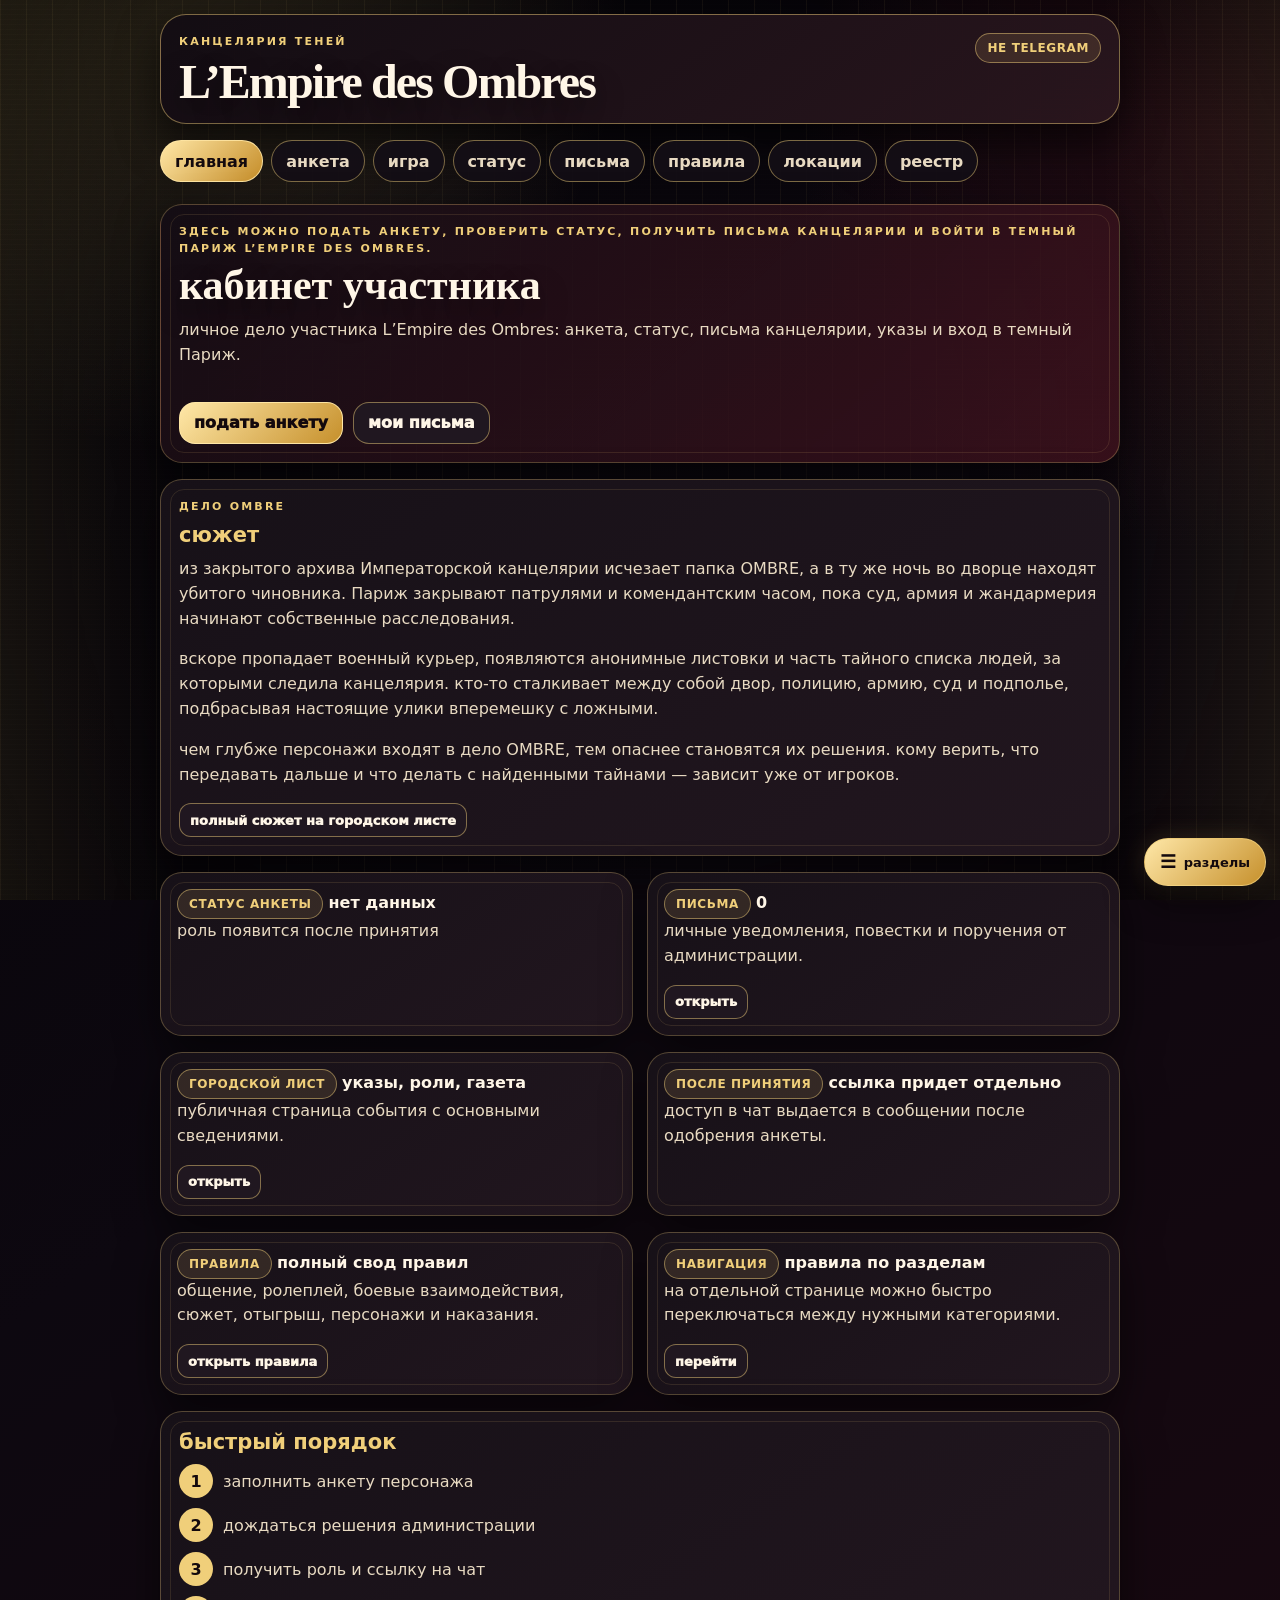
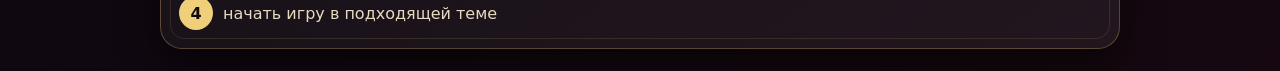
==== commit 12262944: "Link rules page from Mini App home and navigation" ====
--- a/miniapp/index.html
+++ b/miniapp/index.html
@@ -7,7 +7,7 @@
   <meta name="theme-color" content="#08060a">
   <meta name="description" content="Личный кабинет участника L’Empire des Ombres — Париж, 1808 год.">
   <script src="https://telegram.org/js/telegram-web-app.js"></script>
-  <link rel="stylesheet" href="./styles.css?v=20261003-social-10">
+  <link rel="stylesheet" href="./styles.css?v=20261006-rules-1">
 </head>
 <body>
   <div class="app-shell">
@@ -78,6 +78,21 @@
             <span class="label">после принятия</span>
             <strong>ссылка придет отдельно</strong>
             <p>доступ в чат выдается в сообщении после одобрения анкеты.</p>
+          </article>
+        </section>
+
+        <section class="grid two" data-home-rules-card="1">
+          <article class="card compact">
+            <span class="label">правила</span>
+            <strong>полный свод правил</strong>
+            <p>общение, ролеплей, боевые взаимодействия, сюжет, отыгрыш, персонажи и наказания.</p>
+            <button type="button" class="small" data-open-tab="guide">открыть правила</button>
+          </article>
+          <article class="card compact">
+            <span class="label">навигация</span>
+            <strong>правила по разделам</strong>
+            <p>на отдельной странице можно быстро переключаться между нужными категориями.</p>
+            <button type="button" class="small" data-open-tab="guide">перейти</button>
           </article>
         </section>
 
@@ -201,22 +216,10 @@
 
       <section id="tab-guide" class="screen">
         <article class="card">
-          <p class="eyebrow">основные правила</p>
-          <h2>как играть</h2>
-          <div class="info-list">
-            <div><b>без метагейма</b><span>персонаж знает только то, что видел, слышал или получил через сюжет.</span></div>
-            <div><b>без godmode</b><span>нельзя решать исход действий за чужого персонажа без согласования.</span></div>
-            <div><b>локации через темы</b><span>уход из одной темы сначала отыгрывается там, потом вход в другую.</span></div>
-            <div><b>серьезные действия</b><span>аресты, убийства, крупные улики и политические последствия согласуются с администрацией.</span></div>
-            <div><b>стиль эпохи</b><span>никаких современных ролей, знаний будущего и современной речи в документах.</span></div>
-          </div>
-        </article>
-
-        <article class="card">
-          <h3>полезные ссылки</h3>
-          <div class="link-grid single">
-            <button type="button" class="ghost" data-open-link="citySheet">городской лист</button>
-          </div>
+          <p class="eyebrow">официальный свод</p>
+          <h2>правила</h2>
+          <p>полный свод правил открыт на отдельной странице mini app.</p>
+          <button type="button" class="primary wide" data-open-tab="guide">открыть правила</button>
         </article>
       </section>
 
@@ -322,15 +325,15 @@
   </div>
 
   <script src="./ban_patch.js?v=20260930-leya-block-1"></script>
-  <script src="./app.js?v=20261003-tabs-fix-2"></script>
+  <script src="./app.js?v=20261006-rules-1"></script>
   <script src="./admin_ext.js?v=20261003-tabs-fix-2"></script>
   <script src="./warnings.js?v=20261003-tabs-fix-2"></script>
   <script src="./cleanup_auto.js?v=20260928-1"></script>
-  <script src="./nav_menu.js?v=20261003-social-10"></script>
-  <script src="./admin_tabs.js?v=20261003-social-10"></script>
+  <script src="./nav_menu.js?v=20261006-rules-1"></script>
+  <script src="./admin_tabs.js?v=20261004-presence-11"></script>
   <script src="./admin_power.js?v=20261003-social-10"></script>
   <script src="./admin_redesign.js?v=20261003-social-10"></script>
   <script src="./admin_sections_fix.js?v=20261003-social-10"></script>
-  <script src="./player_social.js?v=20261003-social-10"></script>
+  <script src="./player_social.js?v=20261004-presence-11"></script>
 </body>
 </html>
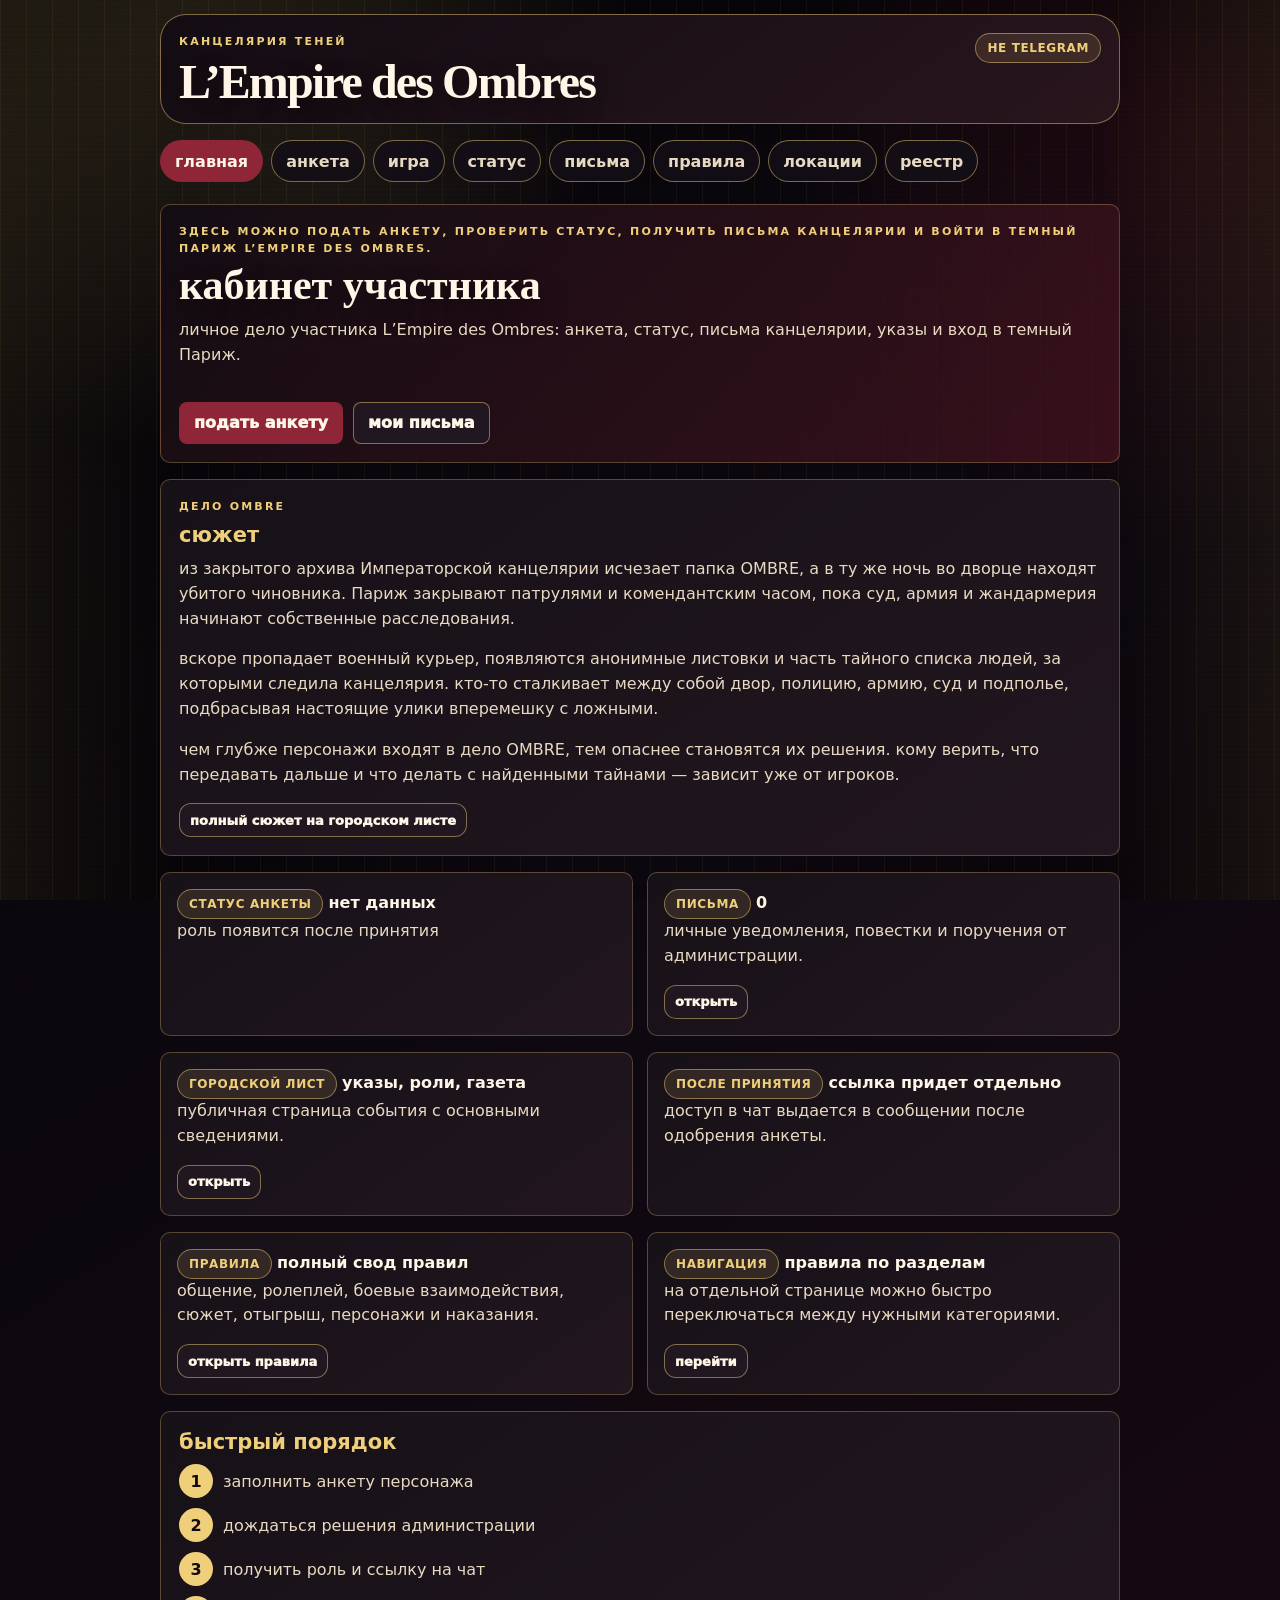
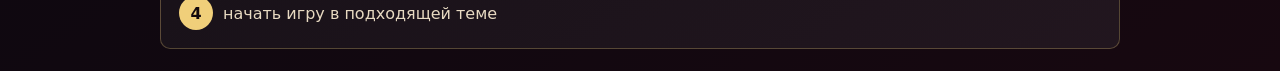
==== commit dd9ca956: "Load editorial mobile navigation assets" ====
--- a/miniapp/index.html
+++ b/miniapp/index.html
@@ -7,7 +7,7 @@
   <meta name="theme-color" content="#08060a">
   <meta name="description" content="Личный кабинет участника L’Empire des Ombres — Париж, 1808 год.">
   <script src="https://telegram.org/js/telegram-web-app.js"></script>
-  <link rel="stylesheet" href="./styles.css?v=20261006-rules-1">
+  <link rel="stylesheet" href="./styles.css?v=20261006-editorial-1">
 </head>
 <body>
   <div class="app-shell">
@@ -329,7 +329,7 @@
   <script src="./admin_ext.js?v=20261003-tabs-fix-2"></script>
   <script src="./warnings.js?v=20261003-tabs-fix-2"></script>
   <script src="./cleanup_auto.js?v=20260928-1"></script>
-  <script src="./nav_menu.js?v=20261006-rules-1"></script>
+  <script src="./nav_menu.js?v=20261006-editorial-1"></script>
   <script src="./admin_tabs.js?v=20261004-presence-11"></script>
   <script src="./admin_power.js?v=20261003-social-10"></script>
   <script src="./admin_redesign.js?v=20261003-social-10"></script>
--- a/miniapp/styles.css
+++ b/miniapp/styles.css
@@ -1130,3 +1130,436 @@
   .social-status { max-width:42%; text-align:center; justify-content:center; }
   .admin-npc-actions { grid-template-columns:1fr; }
 }
+
+
+/* =========================================================
+   2026 mobile editorial redesign — less dashboard, more dossier
+   ========================================================= */
+
+:root {
+  --radius: 10px;
+  --shadow: none;
+}
+
+.card::before { display:none !important; }
+
+.primary,
+button.primary,
+.tab.active,
+.section-menu-item.is-active,
+.admin-section-tab.active,
+.section-menu-button {
+  background: var(--red) !important;
+  color: var(--text) !important;
+  border-color: rgba(143,38,55,.92) !important;
+  box-shadow:none !important;
+}
+
+button,
+.primary,
+.ghost,
+.small,
+input[type="submit"] {
+  border-radius:8px;
+  box-shadow:none !important;
+}
+
+.card,
+.status-card,
+.letter-card,
+.admin-card,
+.registry-card,
+.template-card,
+.warning-card,
+.admin-list > *,
+.admin-letter-list > *,
+.letter-list > *,
+.info-list > div,
+.location-grid > span,
+.chips > span,
+.link-grid > *,
+.details-list > *,
+.note,
+.feature-card,
+.social-card,
+.feature-panel,
+.admin-ext-box {
+  border-radius:10px !important;
+  box-shadow:none !important;
+}
+
+.section-menu-button { display:none !important; }
+
+.mobile-current-title,
+.mobile-bottom-nav { display:none; }
+
+@media (max-width:760px) {
+  body {
+    background:
+      radial-gradient(circle at 88% 0%, rgba(90,22,36,.18), transparent 22rem),
+      linear-gradient(180deg,#080609 0%,#0b080d 52%,#080609 100%) !important;
+    padding-bottom: calc(68px + var(--bottom-safe));
+  }
+
+  body::before {
+    background:
+      linear-gradient(90deg, rgba(240,207,122,.035), transparent 20%, transparent 80%, rgba(240,207,122,.035)),
+      radial-gradient(circle at center, transparent 52%, rgba(0,0,0,.42));
+  }
+
+  body::after { display:none; }
+
+  .app-shell {
+    width:100%;
+    padding:0 14px calc(26px + var(--bottom-safe));
+  }
+
+  .topbar {
+    min-height:68px;
+    margin:0 -14px 8px;
+    padding:13px 14px 10px;
+    align-items:center;
+    border:0;
+    border-bottom:1px solid rgba(240,207,122,.16);
+    border-radius:0;
+    background:rgba(8,6,10,.94) !important;
+    box-shadow:none;
+    position:sticky;
+    top:0;
+    z-index:55;
+    backdrop-filter:blur(14px);
+  }
+
+  .topbar > div > .eyebrow,
+  .topbar > div > h1 {
+    display:none !important;
+  }
+
+  .mobile-current-title {
+    display:grid;
+    gap:2px;
+  }
+
+  .mobile-current-title small {
+    color:var(--muted) !important;
+    font-size:9px;
+    font-weight:800;
+    letter-spacing:.14em;
+    text-transform:uppercase;
+  }
+
+  .mobile-current-title strong {
+    color:var(--text) !important;
+    font-family:Georgia,"Times New Roman",serif;
+    font-size:24px;
+    font-weight:700;
+    line-height:1;
+  }
+
+  #connection-pill {
+    padding:5px 7px;
+    border:0;
+    border-radius:6px;
+    background:transparent !important;
+    color:var(--muted) !important;
+    font-size:9px;
+    letter-spacing:0;
+    text-transform:none;
+  }
+
+  .tabbar {
+    position:absolute !important;
+    width:1px !important;
+    height:1px !important;
+    margin:0 !important;
+    padding:0 !important;
+    overflow:hidden !important;
+    clip:rect(0 0 0 0) !important;
+    clip-path:inset(50%) !important;
+  }
+
+  .content,
+  .screen.active {
+    gap:0;
+  }
+
+  .screen {
+    padding-bottom:8px;
+  }
+
+  .screen > .card,
+  .screen > article.card,
+  .screen > section.card,
+  .screen > .grid,
+  .screen > section.grid {
+    margin:0;
+  }
+
+  .card,
+  .card.compact,
+  .feature-panel,
+  .social-card {
+    padding:17px 2px !important;
+    border:0 !important;
+    border-bottom:1px solid rgba(240,207,122,.14) !important;
+    border-radius:0 !important;
+    background:transparent !important;
+    box-shadow:none !important;
+    overflow:visible;
+  }
+
+  .hero.card {
+    margin:8px 0 4px !important;
+    padding:18px 14px !important;
+    border:1px solid rgba(143,38,55,.46) !important;
+    border-radius:10px !important;
+    background:
+      linear-gradient(145deg,rgba(79,18,31,.30),rgba(17,12,18,.76)) !important;
+  }
+
+  .hero h2 {
+    font-size:30px;
+    margin-bottom:9px;
+  }
+
+  .hero p {
+    margin-bottom:12px;
+    font-size:13px;
+    line-height:1.5;
+  }
+
+  .grid.two,
+  .grid.three,
+  .form-grid.two,
+  .admin-stats {
+    grid-template-columns:1fr;
+    gap:0;
+  }
+
+  .grid > .card {
+    border-bottom:1px solid rgba(240,207,122,.14) !important;
+  }
+
+  .eyebrow {
+    margin-bottom:5px;
+    font-size:9px;
+    letter-spacing:.13em;
+    color:var(--muted) !important;
+  }
+
+  h2 {
+    margin-bottom:9px;
+    font-size:28px;
+    line-height:1.04;
+  }
+
+  h3 {
+    margin-bottom:7px;
+    font-size:17px;
+    color:var(--text) !important;
+  }
+
+  p {
+    line-height:1.52;
+  }
+
+  .pill,
+  .label {
+    padding:4px 6px;
+    border:0;
+    border-radius:5px;
+    background:rgba(240,207,122,.07) !important;
+    color:var(--gold) !important;
+    font-size:9px;
+    letter-spacing:.06em;
+  }
+
+  .primary,
+  button.primary {
+    background:var(--red) !important;
+    color:#fff5e8 !important;
+    border:1px solid rgba(170,49,68,.82) !important;
+  }
+
+  .ghost,
+  button.ghost,
+  .small,
+  button.small {
+    background:transparent !important;
+    color:var(--text2) !important;
+    border:1px solid rgba(240,207,122,.20) !important;
+  }
+
+  .hero-actions,
+  .actions,
+  .form-actions,
+  .button-row,
+  .section-actions,
+  .social-actions {
+    gap:7px;
+  }
+
+  input,
+  select,
+  textarea {
+    border-radius:7px !important;
+    border-color:rgba(240,207,122,.18) !important;
+    background:#0d0a0f !important;
+  }
+
+  .message,
+  .empty,
+  .note {
+    border-radius:7px !important;
+    box-shadow:none !important;
+  }
+
+  .location-grid,
+  .chips,
+  .details-list,
+  .info-list,
+  .feature-grid,
+  .social-list {
+    gap:0 !important;
+  }
+
+  .location-grid > span,
+  .chips > span,
+  .details-list > *,
+  .info-list > div,
+  .feature-card,
+  .social-item,
+  .letter-list > *,
+  .admin-list > * {
+    border:0 !important;
+    border-bottom:1px solid rgba(240,207,122,.12) !important;
+    border-radius:0 !important;
+    background:transparent !important;
+    box-shadow:none !important;
+  }
+
+  .mobile-bottom-nav {
+    position:fixed;
+    left:8px;
+    right:8px;
+    bottom:calc(8px + var(--bottom-safe));
+    z-index:95;
+    display:grid;
+    grid-template-columns:repeat(5,minmax(0,1fr));
+    min-height:58px;
+    padding:5px;
+    border:1px solid rgba(240,207,122,.20);
+    border-radius:11px;
+    background:rgba(10,7,11,.96);
+    box-shadow:0 10px 34px rgba(0,0,0,.52);
+    backdrop-filter:blur(18px);
+  }
+
+  .mobile-nav-item {
+    min-width:0;
+    min-height:48px;
+    padding:4px 2px;
+    display:grid;
+    place-items:center;
+    align-content:center;
+    gap:2px;
+    border:0 !important;
+    border-radius:7px !important;
+    background:transparent !important;
+    color:var(--muted) !important;
+  }
+
+  .mobile-nav-item span {
+    font-size:16px;
+    line-height:1;
+  }
+
+  .mobile-nav-item b {
+    color:inherit !important;
+    font-size:9px;
+    font-weight:800;
+    line-height:1;
+  }
+
+  .mobile-nav-item.is-active {
+    color:var(--gold) !important;
+    background:rgba(240,207,122,.06) !important;
+  }
+
+  .mobile-nav-item.is-active::after {
+    content:"";
+    position:absolute;
+    width:18px;
+    height:1px;
+    margin-top:39px;
+    background:var(--gold);
+  }
+
+  .section-menu-backdrop {
+    padding:14px 8px calc(78px + var(--bottom-safe));
+    background:rgba(0,0,0,.66);
+    backdrop-filter:blur(6px);
+  }
+
+  .section-menu-sheet {
+    width:100%;
+    max-height:72vh;
+    padding:15px;
+    border:1px solid rgba(240,207,122,.20);
+    border-radius:12px;
+    background:#100c12;
+    box-shadow:0 18px 50px rgba(0,0,0,.62);
+  }
+
+  .section-menu-grid {
+    grid-template-columns:1fr;
+    gap:0;
+  }
+
+  .section-menu-item {
+    min-height:48px;
+    padding:10px 4px;
+    display:grid;
+    grid-template-columns:34px 1fr;
+    align-items:center;
+    gap:8px;
+    text-align:left;
+    border:0 !important;
+    border-bottom:1px solid rgba(240,207,122,.12) !important;
+    border-radius:0 !important;
+    background:transparent !important;
+    color:var(--text2) !important;
+  }
+
+  .section-menu-item span {
+    color:var(--muted);
+    font-size:10px;
+  }
+
+  .section-menu-item b {
+    color:inherit !important;
+    font-size:14px;
+  }
+
+  .section-menu-item.is-active {
+    color:var(--gold) !important;
+    background:transparent !important;
+  }
+
+  .section-menu-close {
+    border-radius:7px !important;
+    background:transparent !important;
+  }
+
+  #tab-application .card,
+  #tab-admin .card,
+  #tab-game .social-card {
+    padding-left:0 !important;
+    padding-right:0 !important;
+  }
+}
+
+@media (min-width:761px) {
+  .mobile-bottom-nav,
+  .mobile-current-title { display:none !important; }
+}
